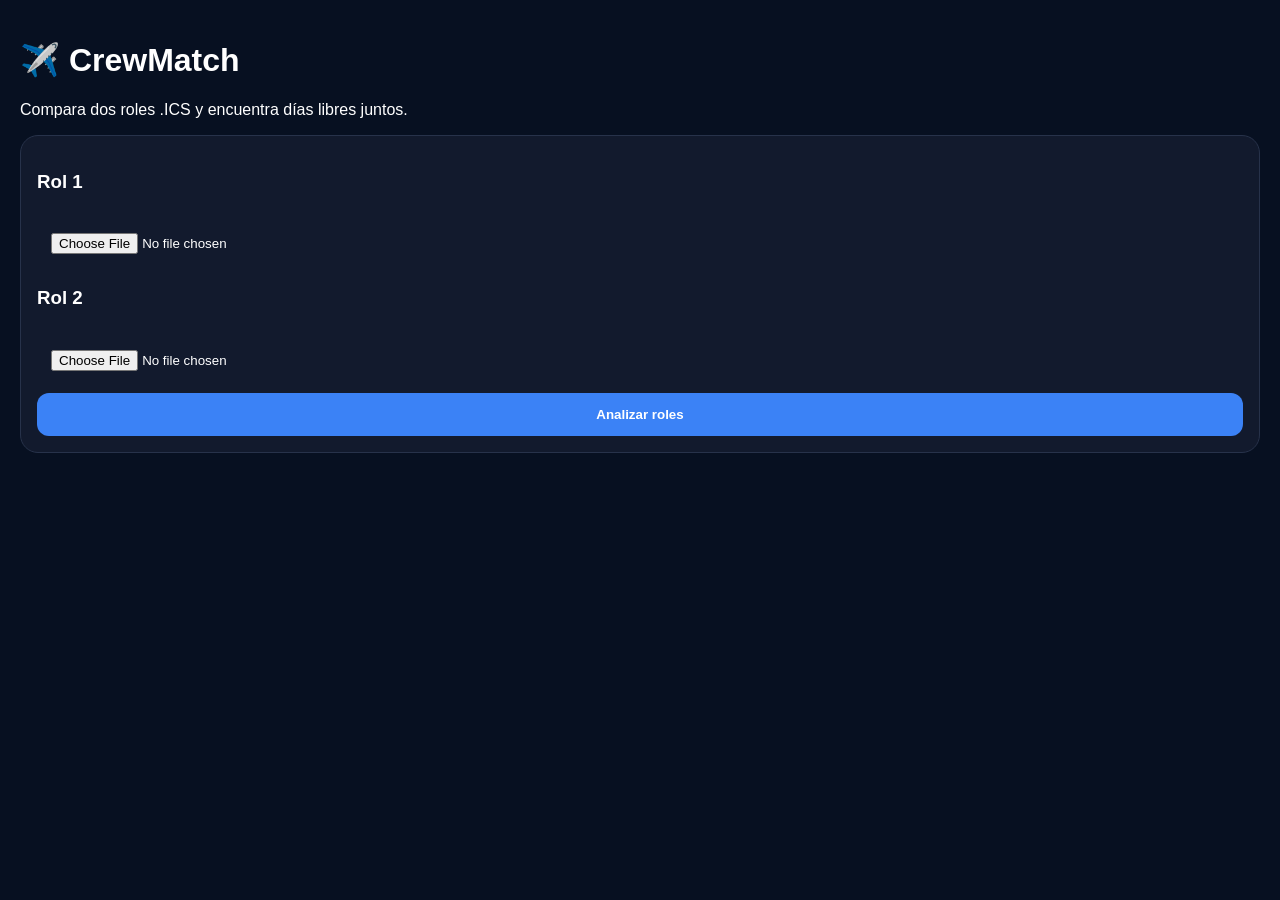
==== index.html @ 27f4b2fd "Fix formatting issues in index.html" ====
<!doctype html>
<html lang="es">
<head>
  <meta charset="utf-8">
  <meta name="viewport" content="width=device-width,initial-scale=1">
  <title>CrewMatch</title>
  <style>
    body{font-family:-apple-system,BlinkMacSystemFont,"Segoe UI",Arial;background:#071021;color:white;margin:0;padding:20px}
    .card{background:#121a2d;border:1px solid #27324a;border-radius:18px;padding:16px;margin:14px 0}
    input,button{width:100%;padding:14px;margin-top:8px;border-radius:12px;border:0}
    button{background:#3b82f6;color:white;font-weight:bold}
    .stat{background:#0b1224;border-radius:14px;padding:14px;margin:8px 0}
  </style>
</head>
<body>
  <h1>✈️ CrewMatch</h1>
  <p>Compara dos roles .ICS y encuentra días libres juntos.</p>

  <div class="card">
    <h3>Rol 1</h3>
    <input id="file1" type="file" accept=".ics">
    <h3>Rol 2</h3>
    <input id="file2" type="file" accept=".ics">
    <button onclick="analyze()">Analizar roles</button>
  </div>

  <div id="result"></div>

<script>
function readFile(id){
  return new Promise((resolve,reject)=>{
    const file=document.getElementById(id).files[0];
    if(!file) reject("Falta subir un archivo");
    const reader=new FileReader();
    reader.onload=()=>resolve(reader.result);
    reader.readAsText(file);
  });
}

function parseDaysOff(text){
  const events=[...text.matchAll(/BEGIN:VEVENT([\s\S]*?)END:VEVENT/g)];
  const days=[];
  events.forEach(e=>{
    const block=e[1];
    const summary=(block.match(/SUMMARY:(.*)/)||[])[1]||"";
    const date=(block.match(/DTSTART;VALUE=DATE:(\d{8})/)||[])[1];
    if(date && (summary.startsWith("DO") || summary.startsWith("DR"))){
      days.push(`${date.slice(0,4)}-${date.slice(4,6)}-${date.slice(6,8)}`);
    }
  });
  return days;
}

async function analyze(){
  try{
    const text1=await readFile("file1");
    const text2=await readFile("file2");

    const off1=parseDaysOff(text1);
    const off2=parseDaysOff(text2);

    const together=off1.filter(d=>off2.includes(d));

    document.getElementById("result").innerHTML=`
      <div class="card">
        <h2>Resultado</h2>
        <div class="stat"><b>${together.length}</b><br>Días libres juntos</div>
        <p>${together.length ? together.join("<br>") : "No se encontraron días libres juntos."}</p>
      </div>
    `;
  }catch(err){
    alert(err);
  }
}
</script>
</body>
</html>
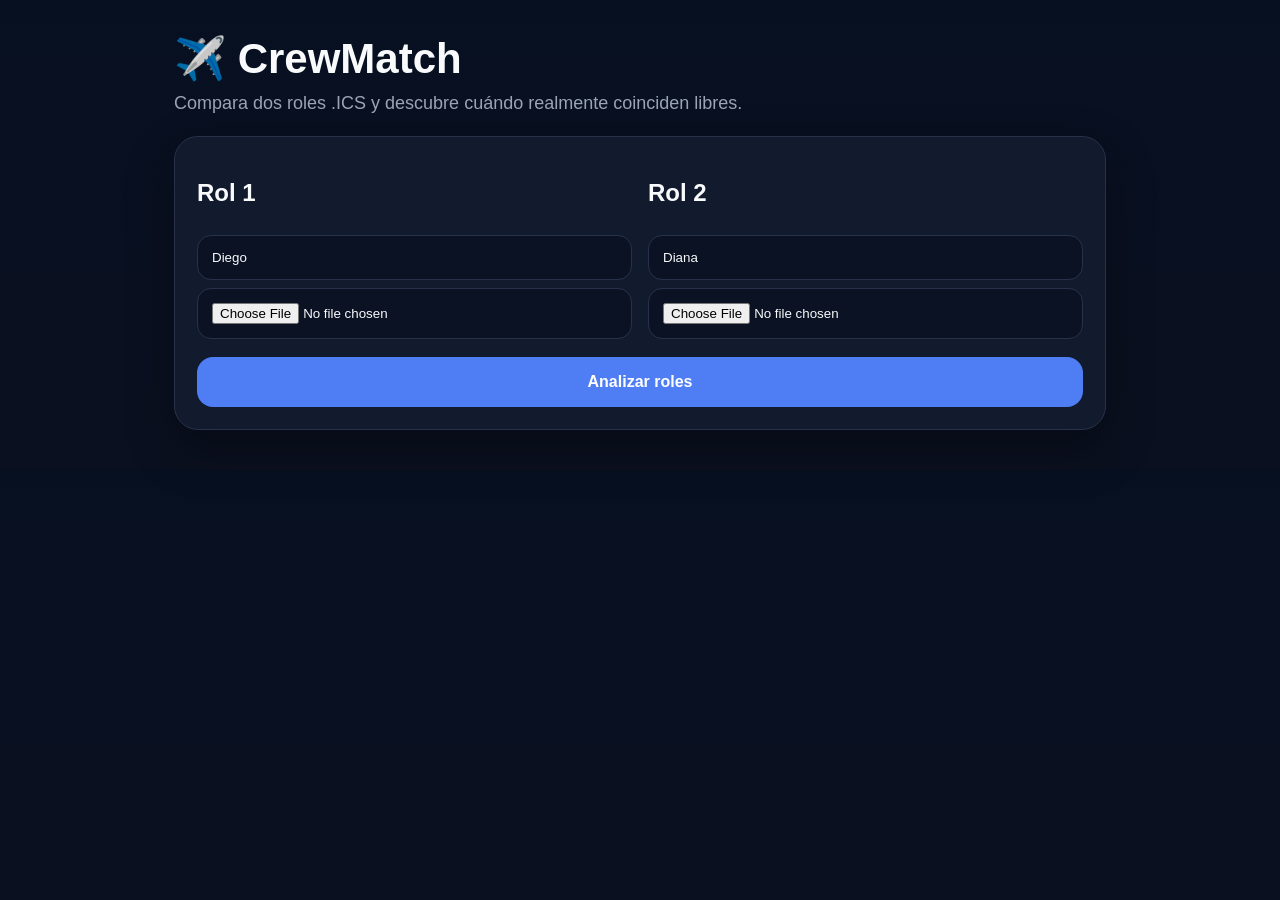
==== commit caa7f4eb: "Revamp CrewMatch HTML and styles for better UX Updated HTML structure and styles for CrewMatch appli" ====
--- a/index.html
+++ b/index.html
@@ -1,72 +1,276 @@
-
 <!doctype html>
 <html lang="es">
 <head>
-  <meta charset="utf-8">
-  <meta name="viewport" content="width=device-width,initial-scale=1">
-  <title>CrewMatch</title>
-  <style>
-    body{font-family:-apple-system,BlinkMacSystemFont,"Segoe UI",Arial;background:#071021;color:white;margin:0;padding:20px}
-    .card{background:#121a2d;border:1px solid #27324a;border-radius:18px;padding:16px;margin:14px 0}
-    input,button{width:100%;padding:14px;margin-top:8px;border-radius:12px;border:0}
-    button{background:#3b82f6;color:white;font-weight:bold}
-    .stat{background:#0b1224;border-radius:14px;padding:14px;margin:8px 0}
-  </style>
+<meta charset="utf-8">
+<meta name="viewport" content="width=device-width,initial-scale=1">
+<title>CrewMatch v1.1</title>
+<style>
+:root{
+  --bg:#071021;--card:#121a2d;--card2:#0b1224;--text:#f8fafc;
+  --muted:#9aa4b2;--line:#27324a;--blue:#4f7df3;--green:#22c55e;
+  --yellow:#f59e0b;--red:#ef4444;--purple:#a855f7;
+}
+*{box-sizing:border-box}
+body{margin:0;font-family:-apple-system,BlinkMacSystemFont,"Segoe UI",Arial,sans-serif;background:linear-gradient(180deg,#071021,#0b1020);color:var(--text)}
+.app{max-width:980px;margin:auto;padding:24px}
+h1{font-size:42px;margin:10px 0}
+.sub{color:var(--muted);font-size:18px;margin-bottom:22px}
+.card{background:var(--card);border:1px solid var(--line);border-radius:24px;padding:22px;margin:16px 0;box-shadow:0 20px 50px #0005}
+.grid{display:grid;grid-template-columns:1fr 1fr;gap:16px}
+input{width:100%;padding:14px;margin-top:8px;border-radius:14px;border:1px solid var(--line);background:var(--card2);color:var(--text)}
+button{width:100%;padding:16px;border:0;border-radius:16px;background:var(--blue);color:white;font-weight:800;font-size:16px;margin-top:18px}
+.stats{display:grid;grid-template-columns:repeat(4,1fr);gap:12px;margin:16px 0}
+.stat{background:var(--card2);border:1px solid var(--line);border-radius:20px;padding:18px}
+.stat b{font-size:28px;display:block}
+.stat span{color:var(--muted);font-size:13px}
+.calendar{display:grid;grid-template-columns:repeat(7,1fr);gap:8px}
+.day{min-height:96px;border:1px solid var(--line);border-radius:16px;padding:10px;background:var(--card2)}
+.day b{font-size:18px}
+.ok{border-color:var(--green);background:linear-gradient(#052e1a,#0b1224)}
+.mid{border-color:var(--yellow);background:linear-gradient(#3b2505,#0b1224)}
+.bad{border-color:var(--red);background:linear-gradient(#3b0a0a,#0b1224)}
+.tag{display:inline-block;margin-top:8px;padding:4px 8px;border-radius:999px;font-size:11px;font-weight:800;background:#1f2a44}
+.small{font-size:12px;color:var(--muted);margin-top:6px;line-height:1.35}
+table{width:100%;border-collapse:collapse;background:var(--card2);border-radius:18px;overflow:hidden}
+th,td{padding:10px;border-bottom:1px solid var(--line);font-size:13px;text-align:left;vertical-align:top}
+th{background:#18233d}
+@media(max-width:800px){.grid,.stats{grid-template-columns:1fr}.calendar{grid-template-columns:repeat(2,1fr)}}
+</style>
 </head>
 <body>
+<div class="app">
   <h1>✈️ CrewMatch</h1>
-  <p>Compara dos roles .ICS y encuentra días libres juntos.</p>
+  <div class="sub">Compara dos roles .ICS y descubre cuándo realmente coinciden libres.</div>
 
   <div class="card">
-    <h3>Rol 1</h3>
-    <input id="file1" type="file" accept=".ics">
-    <h3>Rol 2</h3>
-    <input id="file2" type="file" accept=".ics">
+    <div class="grid">
+      <div>
+        <h2>Rol 1</h2>
+        <input id="name1" value="Diego">
+        <input id="file1" type="file" accept=".ics,text/calendar">
+      </div>
+      <div>
+        <h2>Rol 2</h2>
+        <input id="name2" value="Diana">
+        <input id="file2" type="file" accept=".ics,text/calendar">
+      </div>
+    </div>
     <button onclick="analyze()">Analizar roles</button>
   </div>
 
-  <div id="result"></div>
+  <div id="out"></div>
+</div>
 
 <script>
+let rows=[];
+
+function unfoldICS(s){
+  return s.replace(/\r\n[ \t]/g,'').replace(/\n[ \t]/g,'');
+}
+
+function getLine(block,key){
+  const m=block.match(new RegExp(key+"(?:;[^:]*)?:(.*)"));
+  return m?m[1].trim():"";
+}
+
+function parseDate(v){
+  if(!v)return null;
+  v=v.replace("Z","");
+  if(v.length===8){
+    return new Date(+v.slice(0,4),+v.slice(4,6)-1,+v.slice(6,8),0,0);
+  }
+  return new Date(+v.slice(0,4),+v.slice(4,6)-1,+v.slice(6,8),+v.slice(9,11),+v.slice(11,13));
+}
+
+function parseICS(txt){
+  txt=unfoldICS(txt);
+  return [...txt.matchAll(/BEGIN:VEVENT([\s\S]*?)END:VEVENT/g)].map(m=>{
+    const block=m[1];
+    const summary=getLine(block,"SUMMARY");
+    const desc=getLine(block,"DESCRIPTION");
+    const start=parseDate(getLine(block,"DTSTART"));
+    const end=parseDate(getLine(block,"DTEND"));
+    let type="FLIGHT";
+    if(summary.startsWith("DO")||summary.startsWith("DR")) type="OFF";
+    else if(summary.startsWith("HSB")) type="STBY";
+    else if(summary==="B - LIM"||summary.startsWith("B ")) type="BLANK";
+    else if(summary.startsWith("Report time")) type="DUTY";
+    return {summary,desc,start,end,type};
+  }).filter(e=>e.start);
+}
+
+function busy(events){
+  let result=[];
+  for(const e of events){
+    if(e.type==="OFF"||e.type==="FLIGHT") continue;
+    let end=e.end;
+    if(!end||end<=e.start){
+      end=new Date(e.start);
+      if((e.summary+e.desc).includes("23:59")) end.setHours(23,59,0,0);
+      else end.setDate(end.getDate()+1);
+    }
+    result.push({...e,end});
+  }
+  result.sort((a,b)=>a.start-b.start);
+  let merged=[];
+  for(const x of result){
+    if(!merged.length||x.start>merged[merged.length-1].end) merged.push({...x});
+    else if(x.end>merged[merged.length-1].end) merged[merged.length-1].end=x.end;
+  }
+  return merged;
+}
+
 function readFile(id){
   return new Promise((resolve,reject)=>{
     const file=document.getElementById(id).files[0];
-    if(!file) reject("Falta subir un archivo");
+    if(!file) reject("Falta subir un archivo .ics");
     const reader=new FileReader();
     reader.onload=()=>resolve(reader.result);
     reader.readAsText(file);
   });
 }
 
-function parseDaysOff(text){
-  const events=[...text.matchAll(/BEGIN:VEVENT([\s\S]*?)END:VEVENT/g)];
-  const days=[];
-  events.forEach(e=>{
-    const block=e[1];
-    const summary=(block.match(/SUMMARY:(.*)/)||[])[1]||"";
-    const date=(block.match(/DTSTART;VALUE=DATE:(\d{8})/)||[])[1];
-    if(date && (summary.startsWith("DO") || summary.startsWith("DR"))){
-      days.push(`${date.slice(0,4)}-${date.slice(4,6)}-${date.slice(6,8)}`);
+function overlap(busy,a,b){
+  return busy.some(x=>x.start<b&&x.end>a);
+}
+
+function freeWindows(b1,b2,a,b){
+  let points=[+a,+b];
+  [...b1,...b2].forEach(x=>{
+    if(x.end>a&&x.start<b){
+      points.push(Math.max(+x.start,+a));
+      points.push(Math.min(+x.end,+b));
     }
   });
-  return days;
+  points=[...new Set(points)].sort((a,b)=>a-b).map(x=>new Date(x));
+  let wins=[];
+  for(let i=0;i<points.length-1;i++){
+    if(!overlap(b1,points[i],points[i+1])&&!overlap(b2,points[i],points[i+1])){
+      wins.push({s:points[i],e:points[i+1]});
+    }
+  }
+  return wins.filter(w=>w.e-w.s>=60*60000);
+}
+
+function hm(ms){
+  const h=Math.floor(ms/3600000);
+  const m=Math.round((ms%3600000)/60000);
+  return `${h}h ${m}m`;
+}
+
+function fmt(d){
+  return d.toLocaleString("es-PE",{day:"2-digit",month:"short",hour:"2-digit",minute:"2-digit",hour12:false});
+}
+
+function dutyText(busy,a,b){
+  return busy.filter(x=>x.start<b&&x.end>a)
+    .map(x=>x.summary.replace("Report time:","Rpt").replace("Debrief Time:","Deb"))
+    .join(" / ") || "Libre";
+}
+
+function bestStreak(rows){
+  let best=[],cur=[];
+  for(const r of rows){
+    if(r.kind==="full"){cur.push(r);if(cur.length>best.length)best=[...cur];}
+    else cur=[];
+  }
+  return best;
 }
 
 async function analyze(){
   try{
-    const text1=await readFile("file1");
-    const text2=await readFile("file2");
-
-    const off1=parseDaysOff(text1);
-    const off2=parseDaysOff(text2);
-
-    const together=off1.filter(d=>off2.includes(d));
-
-    document.getElementById("result").innerHTML=`
+    const [t1,t2]=await Promise.all([readFile("file1"),readFile("file2")]);
+    const n1=document.getElementById("name1").value||"Rol 1";
+    const n2=document.getElementById("name2").value||"Rol 2";
+
+    const e1=parseICS(t1), e2=parseICS(t2);
+    const b1=busy(e1), b2=busy(e2);
+
+    const dates=e1.concat(e2).map(e=>e.start);
+    const min=new Date(Math.min(...dates));
+    min.setDate(1);min.setHours(0,0,0,0);
+    const max=new Date(min.getFullYear(),min.getMonth()+1,1);
+
+    rows=[];
+    let total=0,nights=0;
+
+    for(let d=new Date(min);d<max;d.setDate(d.getDate()+1)){
+      const a=new Date(d);
+      const b=new Date(d);b.setDate(b.getDate()+1);
+
+      const wins=freeWindows(b1,b2,a,b);
+      const ms=wins.reduce((s,w)=>s+(w.e-w.s),0);
+      total+=ms;
+
+      const ns=new Date(a);ns.setHours(20,0,0,0);
+      const ne=new Date(a);ne.setDate(ne.getDate()+1);ne.setHours(8,0,0,0);
+      const nightMs=freeWindows(b1,b2,ns,ne).reduce((s,w)=>s+(w.e-w.s),0);
+      const night=nightMs>=5*3600000;
+      if(night)nights++;
+
+      let kind=ms>=23.5*3600000?"full":ms>=6*3600000?"good":ms>=2*3600000?"short":"hard";
+
+      rows.push({
+        date:a.toISOString().slice(0,10),
+        n:a.getDate(),
+        free:hm(ms),
+        ms,
+        night,
+        kind,
+        r1:dutyText(b1,a,b),
+        r2:dutyText(b2,a,b),
+        wins:wins.map(w=>`${fmt(w.s)} - ${fmt(w.e)}`).join(" | ")
+      });
+    }
+
+    const full=rows.filter(r=>r.kind==="full");
+    const good=rows.filter(r=>r.kind==="good");
+    const streak=bestStreak(rows);
+    const compatibility=Math.round(total/(max-min)*100);
+
+    document.getElementById("out").innerHTML=`
+      <div class="stats">
+        <div class="stat"><b>${compatibility}%</b><span>Couple Score</span></div>
+        <div class="stat"><b>${full.length}</b><span>Días libres juntos</span></div>
+        <div class="stat"><b>${nights}</b><span>Noches útiles</span></div>
+        <div class="stat"><b>${hm(total)}</b><span>Horas libres juntos</span></div>
+      </div>
+
       <div class="card">
-        <h2>Resultado</h2>
-        <div class="stat"><b>${together.length}</b><br>Días libres juntos</div>
-        <p>${together.length ? together.join("<br>") : "No se encontraron días libres juntos."}</p>
+        <h2>Resumen</h2>
+        <p><b>Días completos libres:</b><br>${full.map(r=>r.date).join("<br>")||"—"}</p>
+        <p><b>Buenas ventanas:</b><br>${good.map(r=>r.date+" · "+r.free).join("<br>")||"—"}</p>
+        <p><b>Mejor bloque:</b><br>${streak.length?streak[0].date+" al "+streak[streak.length-1].date:"—"}</p>
+        <p class="small">Los pernoctes se consideran ocupados desde reporte hasta debrief, incluso si cruzan de día.</p>
+      </div>
+
+      <div class="card">
+        <h2>Calendario</h2>
+        <div class="calendar">
+          ${rows.map(r=>`
+            <div class="day ${r.kind==="full"?"ok":r.kind==="good"?"mid":r.kind==="hard"?"bad":""}">
+              <b>${r.n}</b><br>
+              <span class="tag">${r.kind==="full"?"Libre juntos":r.kind==="good"?"Buena ventana":r.kind==="short"?"Corto":"Difícil"}</span>
+              <div class="small">${r.free}<br>${r.night?"🌙 Noche útil":"—"}</div>
+            </div>
+          `).join("")}
+        </div>
+      </div>
+
+      <div class="card">
+        <h2>Detalle diario</h2>
+        <table>
+          <tr><th>Fecha</th><th>${n1}</th><th>${n2}</th><th>Libre juntos</th><th>Ventanas</th></tr>
+          ${rows.map(r=>`
+            <tr>
+              <td>${r.date}</td>
+              <td>${r.r1}</td>
+              <td>${r.r2}</td>
+              <td>${r.free}</td>
+              <td>${r.wins||"—"}</td>
+            </tr>
+          `).join("")}
+        </table>
       </div>
     `;
   }catch(err){
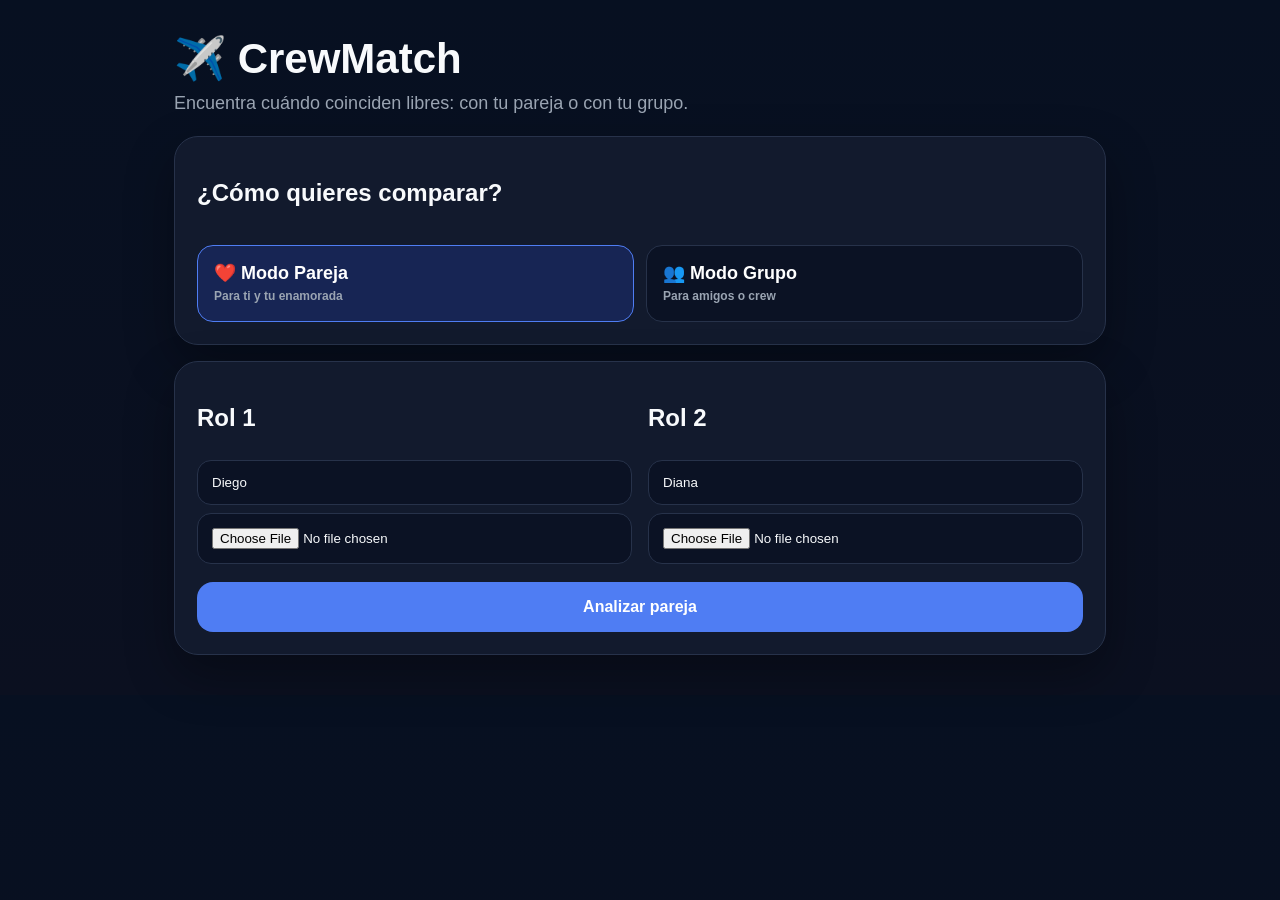
==== commit aff1f767: "Upgrade CrewMatch to version 1.2 Updated title and improved UI elements for better user experience." ====
--- a/index.html
+++ b/index.html
@@ -3,279 +3,162 @@
 <head>
 <meta charset="utf-8">
 <meta name="viewport" content="width=device-width,initial-scale=1">
-<title>CrewMatch v1.1</title>
+<title>CrewMatch v1.2</title>
 <style>
-:root{
-  --bg:#071021;--card:#121a2d;--card2:#0b1224;--text:#f8fafc;
-  --muted:#9aa4b2;--line:#27324a;--blue:#4f7df3;--green:#22c55e;
-  --yellow:#f59e0b;--red:#ef4444;--purple:#a855f7;
-}
-*{box-sizing:border-box}
-body{margin:0;font-family:-apple-system,BlinkMacSystemFont,"Segoe UI",Arial,sans-serif;background:linear-gradient(180deg,#071021,#0b1020);color:var(--text)}
-.app{max-width:980px;margin:auto;padding:24px}
-h1{font-size:42px;margin:10px 0}
-.sub{color:var(--muted);font-size:18px;margin-bottom:22px}
+:root{--bg:#071021;--card:#121a2d;--card2:#0b1224;--text:#f8fafc;--muted:#9aa4b2;--line:#27324a;--blue:#4f7df3;--green:#22c55e;--yellow:#f59e0b;--red:#ef4444;--purple:#a855f7}
+*{box-sizing:border-box}body{margin:0;font-family:-apple-system,BlinkMacSystemFont,"Segoe UI",Arial,sans-serif;background:linear-gradient(180deg,#071021,#0b1020);color:var(--text)}
+.app{max-width:980px;margin:auto;padding:24px}h1{font-size:42px;margin:10px 0}.sub{color:var(--muted);font-size:18px;margin-bottom:22px}
 .card{background:var(--card);border:1px solid var(--line);border-radius:24px;padding:22px;margin:16px 0;box-shadow:0 20px 50px #0005}
-.grid{display:grid;grid-template-columns:1fr 1fr;gap:16px}
-input{width:100%;padding:14px;margin-top:8px;border-radius:14px;border:1px solid var(--line);background:var(--card2);color:var(--text)}
+.mode{display:grid;grid-template-columns:1fr 1fr;gap:12px}.mode button{background:var(--card2);border:1px solid var(--line);text-align:left;font-size:18px}
+.mode button.active{border-color:var(--blue);background:#172554}
+.grid{display:grid;grid-template-columns:1fr 1fr;gap:16px}input{width:100%;padding:14px;margin-top:8px;border-radius:14px;border:1px solid var(--line);background:var(--card2);color:var(--text)}
 button{width:100%;padding:16px;border:0;border-radius:16px;background:var(--blue);color:white;font-weight:800;font-size:16px;margin-top:18px}
-.stats{display:grid;grid-template-columns:repeat(4,1fr);gap:12px;margin:16px 0}
-.stat{background:var(--card2);border:1px solid var(--line);border-radius:20px;padding:18px}
-.stat b{font-size:28px;display:block}
-.stat span{color:var(--muted);font-size:13px}
-.calendar{display:grid;grid-template-columns:repeat(7,1fr);gap:8px}
-.day{min-height:96px;border:1px solid var(--line);border-radius:16px;padding:10px;background:var(--card2)}
-.day b{font-size:18px}
-.ok{border-color:var(--green);background:linear-gradient(#052e1a,#0b1224)}
-.mid{border-color:var(--yellow);background:linear-gradient(#3b2505,#0b1224)}
-.bad{border-color:var(--red);background:linear-gradient(#3b0a0a,#0b1224)}
-.tag{display:inline-block;margin-top:8px;padding:4px 8px;border-radius:999px;font-size:11px;font-weight:800;background:#1f2a44}
-.small{font-size:12px;color:var(--muted);margin-top:6px;line-height:1.35}
-table{width:100%;border-collapse:collapse;background:var(--card2);border-radius:18px;overflow:hidden}
-th,td{padding:10px;border-bottom:1px solid var(--line);font-size:13px;text-align:left;vertical-align:top}
-th{background:#18233d}
-@media(max-width:800px){.grid,.stats{grid-template-columns:1fr}.calendar{grid-template-columns:repeat(2,1fr)}}
+.stats{display:grid;grid-template-columns:repeat(4,1fr);gap:12px;margin:16px 0}.stat{background:var(--card2);border:1px solid var(--line);border-radius:20px;padding:18px}.stat b{font-size:28px;display:block}.stat span{color:var(--muted);font-size:13px}
+.calendar{display:grid;grid-template-columns:repeat(7,1fr);gap:8px}.day{min-height:96px;border:1px solid var(--line);border-radius:16px;padding:10px;background:var(--card2)}.day b{font-size:18px}
+.ok{border-color:var(--green);background:linear-gradient(#052e1a,#0b1224)}.mid{border-color:var(--yellow);background:linear-gradient(#3b2505,#0b1224)}.bad{border-color:var(--red);background:linear-gradient(#3b0a0a,#0b1224)}
+.tag{display:inline-block;margin-top:8px;padding:4px 8px;border-radius:999px;font-size:11px;font-weight:800;background:#1f2a44}.small{font-size:12px;color:var(--muted);margin-top:6px;line-height:1.35}
+.person{background:var(--card2);border:1px solid var(--line);padding:14px;border-radius:16px;margin:10px 0}
+@media(max-width:800px){.grid,.stats,.mode{grid-template-columns:1fr}.calendar{grid-template-columns:repeat(2,1fr)}}
 </style>
 </head>
 <body>
 <div class="app">
-  <h1>✈️ CrewMatch</h1>
-  <div class="sub">Compara dos roles .ICS y descubre cuándo realmente coinciden libres.</div>
+<h1>✈️ CrewMatch</h1>
+<div class="sub">Encuentra cuándo coinciden libres: con tu pareja o con tu grupo.</div>
 
-  <div class="card">
-    <div class="grid">
-      <div>
-        <h2>Rol 1</h2>
-        <input id="name1" value="Diego">
-        <input id="file1" type="file" accept=".ics,text/calendar">
-      </div>
-      <div>
-        <h2>Rol 2</h2>
-        <input id="name2" value="Diana">
-        <input id="file2" type="file" accept=".ics,text/calendar">
-      </div>
-    </div>
-    <button onclick="analyze()">Analizar roles</button>
+<div class="card">
+  <h2>¿Cómo quieres comparar?</h2>
+  <div class="mode">
+    <button id="btnCouple" class="active" onclick="setMode('couple')">❤️ Modo Pareja<br><span class="small">Para ti y tu enamorada</span></button>
+    <button id="btnGroup" onclick="setMode('group')">👥 Modo Grupo<br><span class="small">Para amigos o crew</span></button>
   </div>
+</div>
 
-  <div id="out"></div>
+<div id="coupleBox" class="card">
+  <div class="grid">
+    <div><h2>Rol 1</h2><input id="name1" value="Diego"><input id="file1" type="file" accept=".ics,text/calendar"></div>
+    <div><h2>Rol 2</h2><input id="name2" value="Diana"><input id="file2" type="file" accept=".ics,text/calendar"></div>
+  </div>
+  <button onclick="analyzeCouple()">Analizar pareja</button>
+</div>
+
+<div id="groupBox" class="card" style="display:none">
+  <h2>Grupo / amigos</h2>
+  <p class="small">Versión inicial: sube varios roles .ics. Busca días donde todos estén libres.</p>
+  <input id="groupFiles" type="file" accept=".ics,text/calendar" multiple>
+  <button onclick="analyzeGroup()">Analizar grupo</button>
+</div>
+
+<div id="out"></div>
 </div>
 
 <script>
-let rows=[];
-
-function unfoldICS(s){
-  return s.replace(/\r\n[ \t]/g,'').replace(/\n[ \t]/g,'');
+let mode="couple";
+function setMode(m){
+  mode=m;
+  btnCouple.classList.toggle("active",m==="couple");
+  btnGroup.classList.toggle("active",m==="group");
+  coupleBox.style.display=m==="couple"?"block":"none";
+  groupBox.style.display=m==="group"?"block":"none";
+  out.innerHTML="";
 }
-
-function getLine(block,key){
-  const m=block.match(new RegExp(key+"(?:;[^:]*)?:(.*)"));
-  return m?m[1].trim():"";
+function unfoldICS(s){return s.replace(/\r\n[ \t]/g,'').replace(/\n[ \t]/g,'')}
+function getLine(block,key){const m=block.match(new RegExp(key+"(?:;[^:]*)?:(.*)"));return m?m[1].trim():""}
+function parseDate(v){if(!v)return null;v=v.replace("Z","");if(v.length===8)return new Date(+v.slice(0,4),+v.slice(4,6)-1,+v.slice(6,8),0,0);return new Date(+v.slice(0,4),+v.slice(4,6)-1,+v.slice(6,8),+v.slice(9,11),+v.slice(11,13))}
+function parseICS(txt){
+ txt=unfoldICS(txt);
+ return [...txt.matchAll(/BEGIN:VEVENT([\s\S]*?)END:VEVENT/g)].map(m=>{
+  const block=m[1],summary=getLine(block,"SUMMARY"),desc=getLine(block,"DESCRIPTION"),start=parseDate(getLine(block,"DTSTART")),end=parseDate(getLine(block,"DTEND"));
+  let type="FLIGHT";
+  if(summary.startsWith("DO")||summary.startsWith("DR"))type="OFF";
+  else if(summary.startsWith("HSB"))type="STBY";
+  else if(summary==="B - LIM"||summary.startsWith("B "))type="BLANK";
+  else if(summary.startsWith("Report time"))type="DUTY";
+  return{summary,desc,start,end,type};
+ }).filter(e=>e.start);
 }
-
-function parseDate(v){
-  if(!v)return null;
-  v=v.replace("Z","");
-  if(v.length===8){
-    return new Date(+v.slice(0,4),+v.slice(4,6)-1,+v.slice(6,8),0,0);
-  }
-  return new Date(+v.slice(0,4),+v.slice(4,6)-1,+v.slice(6,8),+v.slice(9,11),+v.slice(11,13));
+function busy(events){
+ let result=[];
+ for(const e of events){
+  if(e.type==="OFF"||e.type==="FLIGHT")continue;
+  let end=e.end;
+  if(!end||end<=e.start){end=new Date(e.start);if((e.summary+e.desc).includes("23:59"))end.setHours(23,59,0,0);else end.setDate(end.getDate()+1)}
+  result.push({...e,end});
+ }
+ result.sort((a,b)=>a.start-b.start);
+ let merged=[];
+ for(const x of result){if(!merged.length||x.start>merged[merged.length-1].end)merged.push({...x});else if(x.end>merged[merged.length-1].end)merged[merged.length-1].end=x.end}
+ return merged;
 }
-
-function parseICS(txt){
-  txt=unfoldICS(txt);
-  return [...txt.matchAll(/BEGIN:VEVENT([\s\S]*?)END:VEVENT/g)].map(m=>{
-    const block=m[1];
-    const summary=getLine(block,"SUMMARY");
-    const desc=getLine(block,"DESCRIPTION");
-    const start=parseDate(getLine(block,"DTSTART"));
-    const end=parseDate(getLine(block,"DTEND"));
-    let type="FLIGHT";
-    if(summary.startsWith("DO")||summary.startsWith("DR")) type="OFF";
-    else if(summary.startsWith("HSB")) type="STBY";
-    else if(summary==="B - LIM"||summary.startsWith("B ")) type="BLANK";
-    else if(summary.startsWith("Report time")) type="DUTY";
-    return {summary,desc,start,end,type};
-  }).filter(e=>e.start);
+function readFileInput(id){return new Promise((res,rej)=>{const f=document.getElementById(id).files[0];if(!f)rej("Falta subir un archivo .ics");const r=new FileReader();r.onload=()=>res(r.result);r.readAsText(f)})}
+function readFileObj(f){return new Promise(res=>{const r=new FileReader();r.onload=()=>res({name:f.name,text:r.result});r.readAsText(f)})}
+function overlap(busy,a,b){return busy.some(x=>x.start<b&&x.end>a)}
+function freeWindows(allBusy,a,b){
+ let points=[+a,+b];
+ allBusy.flat().forEach(x=>{if(x.end>a&&x.start<b){points.push(Math.max(+x.start,+a));points.push(Math.min(+x.end,+b))}});
+ points=[...new Set(points)].sort((a,b)=>a-b).map(x=>new Date(x));
+ let wins=[];
+ for(let i=0;i<points.length-1;i++){
+  if(allBusy.every(bb=>!overlap(bb,points[i],points[i+1])))wins.push({s:points[i],e:points[i+1]});
+ }
+ return wins.filter(w=>w.e-w.s>=60*60000);
 }
-
-function busy(events){
-  let result=[];
-  for(const e of events){
-    if(e.type==="OFF"||e.type==="FLIGHT") continue;
-    let end=e.end;
-    if(!end||end<=e.start){
-      end=new Date(e.start);
-      if((e.summary+e.desc).includes("23:59")) end.setHours(23,59,0,0);
-      else end.setDate(end.getDate()+1);
-    }
-    result.push({...e,end});
-  }
-  result.sort((a,b)=>a.start-b.start);
-  let merged=[];
-  for(const x of result){
-    if(!merged.length||x.start>merged[merged.length-1].end) merged.push({...x});
-    else if(x.end>merged[merged.length-1].end) merged[merged.length-1].end=x.end;
-  }
-  return merged;
+function hm(ms){const h=Math.floor(ms/3600000),m=Math.round((ms%3600000)/60000);return `${h}h ${m}m`}
+function fmt(d){return d.toLocaleString("es-PE",{day:"2-digit",month:"short",hour:"2-digit",minute:"2-digit",hour12:false})}
+function dateMonth(events){const dates=events.flat().map(e=>e.start);const min=new Date(Math.min(...dates));min.setDate(1);min.setHours(0,0,0,0);const max=new Date(min.getFullYear(),min.getMonth()+1,1);return{min,max}}
+function bestStreak(rows){let best=[],cur=[];for(const r of rows){if(r.kind==="full"){cur.push(r);if(cur.length>best.length)best=[...cur]}else cur=[]}return best}
+function render(rows,total,nights,title,extra=""){
+ const full=rows.filter(r=>r.kind==="full"),good=rows.filter(r=>r.kind==="good"),streak=bestStreak(rows);
+ const compatibility=Math.round(total/(rows.length*24*3600000)*100);
+ out.innerHTML=`
+ <div class="stats">
+  <div class="stat"><b>${compatibility}%</b><span>${title}</span></div>
+  <div class="stat"><b>${full.length}</b><span>Días full</span></div>
+  <div class="stat"><b>${nights}</b><span>Noches útiles</span></div>
+  <div class="stat"><b>${hm(total)}</b><span>Horas coincidentes</span></div>
+ </div>
+ <div class="card">
+  <h2>Resumen</h2>
+  ${extra}
+  <p><b>Días completos libres:</b><br>${full.map(r=>r.date).join("<br>")||"—"}</p>
+  <p><b>Buenas ventanas:</b><br>${good.map(r=>r.date+" · "+r.free).join("<br>")||"—"}</p>
+  <p><b>Mejor bloque:</b><br>${streak.length?streak[0].date+" al "+streak[streak.length-1].date:"—"}</p>
+ </div>
+ <div class="card"><h2>Calendario</h2><div class="calendar">
+ ${rows.map(r=>`<div class="day ${r.kind==="full"?"ok":r.kind==="good"?"mid":r.kind==="hard"?"bad":""}">
+ <b>${r.n}</b><br><span class="tag">${r.kind==="full"?"Libre":r.kind==="good"?"Buena ventana":r.kind==="short"?"Corto":"Difícil"}</span>
+ <div class="small">${r.free}<br>${r.night?"🌙 Noche útil":"—"}</div></div>`).join("")}
+ </div></div>`;
 }
-
-function readFile(id){
-  return new Promise((resolve,reject)=>{
-    const file=document.getElementById(id).files[0];
-    if(!file) reject("Falta subir un archivo .ics");
-    const reader=new FileReader();
-    reader.onload=()=>resolve(reader.result);
-    reader.readAsText(file);
-  });
+async function analyzeCouple(){
+ const [t1,t2]=await Promise.all([readFileInput("file1"),readFileInput("file2")]);
+ const e1=parseICS(t1),e2=parseICS(t2),b1=busy(e1),b2=busy(e2),{min,max}=dateMonth([e1,e2]);
+ let rows=[],total=0,nights=0;
+ for(let d=new Date(min);d<max;d.setDate(d.getDate()+1)){
+  const a=new Date(d),b=new Date(d);b.setDate(b.getDate()+1);
+  const wins=freeWindows([b1,b2],a,b),ms=wins.reduce((s,w)=>s+w.e-w.s,0);total+=ms;
+  const ns=new Date(a);ns.setHours(20,0,0,0);const ne=new Date(a);ne.setDate(ne.getDate()+1);ne.setHours(8,0,0,0);
+  const night=freeWindows([b1,b2],ns,ne).reduce((s,w)=>s+w.e-w.s,0)>=5*3600000;if(night)nights++;
+  const kind=ms>=23.5*3600000?"full":ms>=6*3600000?"good":ms>=2*3600000?"short":"hard";
+  rows.push({date:a.toISOString().slice(0,10),n:a.getDate(),free:hm(ms),ms,night,kind});
+ }
+ render(rows,total,nights,"Couple Score",`<p class="small">Modo Pareja ❤️</p>`);
 }
-
-function overlap(busy,a,b){
-  return busy.some(x=>x.start<b&&x.end>a);
-}
-
-function freeWindows(b1,b2,a,b){
-  let points=[+a,+b];
-  [...b1,...b2].forEach(x=>{
-    if(x.end>a&&x.start<b){
-      points.push(Math.max(+x.start,+a));
-      points.push(Math.min(+x.end,+b));
-    }
-  });
-  points=[...new Set(points)].sort((a,b)=>a-b).map(x=>new Date(x));
-  let wins=[];
-  for(let i=0;i<points.length-1;i++){
-    if(!overlap(b1,points[i],points[i+1])&&!overlap(b2,points[i],points[i+1])){
-      wins.push({s:points[i],e:points[i+1]});
-    }
-  }
-  return wins.filter(w=>w.e-w.s>=60*60000);
-}
-
-function hm(ms){
-  const h=Math.floor(ms/3600000);
-  const m=Math.round((ms%3600000)/60000);
-  return `${h}h ${m}m`;
-}
-
-function fmt(d){
-  return d.toLocaleString("es-PE",{day:"2-digit",month:"short",hour:"2-digit",minute:"2-digit",hour12:false});
-}
-
-function dutyText(busy,a,b){
-  return busy.filter(x=>x.start<b&&x.end>a)
-    .map(x=>x.summary.replace("Report time:","Rpt").replace("Debrief Time:","Deb"))
-    .join(" / ") || "Libre";
-}
-
-function bestStreak(rows){
-  let best=[],cur=[];
-  for(const r of rows){
-    if(r.kind==="full"){cur.push(r);if(cur.length>best.length)best=[...cur];}
-    else cur=[];
-  }
-  return best;
-}
-
-async function analyze(){
-  try{
-    const [t1,t2]=await Promise.all([readFile("file1"),readFile("file2")]);
-    const n1=document.getElementById("name1").value||"Rol 1";
-    const n2=document.getElementById("name2").value||"Rol 2";
-
-    const e1=parseICS(t1), e2=parseICS(t2);
-    const b1=busy(e1), b2=busy(e2);
-
-    const dates=e1.concat(e2).map(e=>e.start);
-    const min=new Date(Math.min(...dates));
-    min.setDate(1);min.setHours(0,0,0,0);
-    const max=new Date(min.getFullYear(),min.getMonth()+1,1);
-
-    rows=[];
-    let total=0,nights=0;
-
-    for(let d=new Date(min);d<max;d.setDate(d.getDate()+1)){
-      const a=new Date(d);
-      const b=new Date(d);b.setDate(b.getDate()+1);
-
-      const wins=freeWindows(b1,b2,a,b);
-      const ms=wins.reduce((s,w)=>s+(w.e-w.s),0);
-      total+=ms;
-
-      const ns=new Date(a);ns.setHours(20,0,0,0);
-      const ne=new Date(a);ne.setDate(ne.getDate()+1);ne.setHours(8,0,0,0);
-      const nightMs=freeWindows(b1,b2,ns,ne).reduce((s,w)=>s+(w.e-w.s),0);
-      const night=nightMs>=5*3600000;
-      if(night)nights++;
-
-      let kind=ms>=23.5*3600000?"full":ms>=6*3600000?"good":ms>=2*3600000?"short":"hard";
-
-      rows.push({
-        date:a.toISOString().slice(0,10),
-        n:a.getDate(),
-        free:hm(ms),
-        ms,
-        night,
-        kind,
-        r1:dutyText(b1,a,b),
-        r2:dutyText(b2,a,b),
-        wins:wins.map(w=>`${fmt(w.s)} - ${fmt(w.e)}`).join(" | ")
-      });
-    }
-
-    const full=rows.filter(r=>r.kind==="full");
-    const good=rows.filter(r=>r.kind==="good");
-    const streak=bestStreak(rows);
-    const compatibility=Math.round(total/(max-min)*100);
-
-    document.getElementById("out").innerHTML=`
-      <div class="stats">
-        <div class="stat"><b>${compatibility}%</b><span>Couple Score</span></div>
-        <div class="stat"><b>${full.length}</b><span>Días libres juntos</span></div>
-        <div class="stat"><b>${nights}</b><span>Noches útiles</span></div>
-        <div class="stat"><b>${hm(total)}</b><span>Horas libres juntos</span></div>
-      </div>
-
-      <div class="card">
-        <h2>Resumen</h2>
-        <p><b>Días completos libres:</b><br>${full.map(r=>r.date).join("<br>")||"—"}</p>
-        <p><b>Buenas ventanas:</b><br>${good.map(r=>r.date+" · "+r.free).join("<br>")||"—"}</p>
-        <p><b>Mejor bloque:</b><br>${streak.length?streak[0].date+" al "+streak[streak.length-1].date:"—"}</p>
-        <p class="small">Los pernoctes se consideran ocupados desde reporte hasta debrief, incluso si cruzan de día.</p>
-      </div>
-
-      <div class="card">
-        <h2>Calendario</h2>
-        <div class="calendar">
-          ${rows.map(r=>`
-            <div class="day ${r.kind==="full"?"ok":r.kind==="good"?"mid":r.kind==="hard"?"bad":""}">
-              <b>${r.n}</b><br>
-              <span class="tag">${r.kind==="full"?"Libre juntos":r.kind==="good"?"Buena ventana":r.kind==="short"?"Corto":"Difícil"}</span>
-              <div class="small">${r.free}<br>${r.night?"🌙 Noche útil":"—"}</div>
-            </div>
-          `).join("")}
-        </div>
-      </div>
-
-      <div class="card">
-        <h2>Detalle diario</h2>
-        <table>
-          <tr><th>Fecha</th><th>${n1}</th><th>${n2}</th><th>Libre juntos</th><th>Ventanas</th></tr>
-          ${rows.map(r=>`
-            <tr>
-              <td>${r.date}</td>
-              <td>${r.r1}</td>
-              <td>${r.r2}</td>
-              <td>${r.free}</td>
-              <td>${r.wins||"—"}</td>
-            </tr>
-          `).join("")}
-        </table>
-      </div>
-    `;
-  }catch(err){
-    alert(err);
-  }
+async function analyzeGroup(){
+ const files=[...document.getElementById("groupFiles").files];
+ if(files.length<2){alert("Sube al menos 2 roles .ics");return}
+ const loaded=await Promise.all(files.map(readFileObj));
+ const events=loaded.map(x=>parseICS(x.text)), busies=events.map(busy), {min,max}=dateMonth(events);
+ let rows=[],total=0,nights=0;
+ for(let d=new Date(min);d<max;d.setDate(d.getDate()+1)){
+  const a=new Date(d),b=new Date(d);b.setDate(b.getDate()+1);
+  const wins=freeWindows(busies,a,b),ms=wins.reduce((s,w)=>s+w.e-w.s,0);total+=ms;
+  const ns=new Date(a);ns.setHours(20,0,0,0);const ne=new Date(a);ne.setDate(ne.getDate()+1);ne.setHours(8,0,0,0);
+  const night=freeWindows(busies,ns,ne).reduce((s,w)=>s+w.e-w.s,0)>=5*3600000;if(night)nights++;
+  const kind=ms>=23.5*3600000?"full":ms>=6*3600000?"good":ms>=2*3600000?"short":"hard";
+  rows.push({date:a.toISOString().slice(0,10),n:a.getDate(),free:hm(ms),ms,night,kind});
+ }
+ render(rows,total,nights,"Group Score",`<p><b>Integrantes:</b> ${files.length}</p><p class="small">Modo Grupo 👥: calcula cuándo todos coinciden libres.</p>`);
 }
 </script>
 </body>
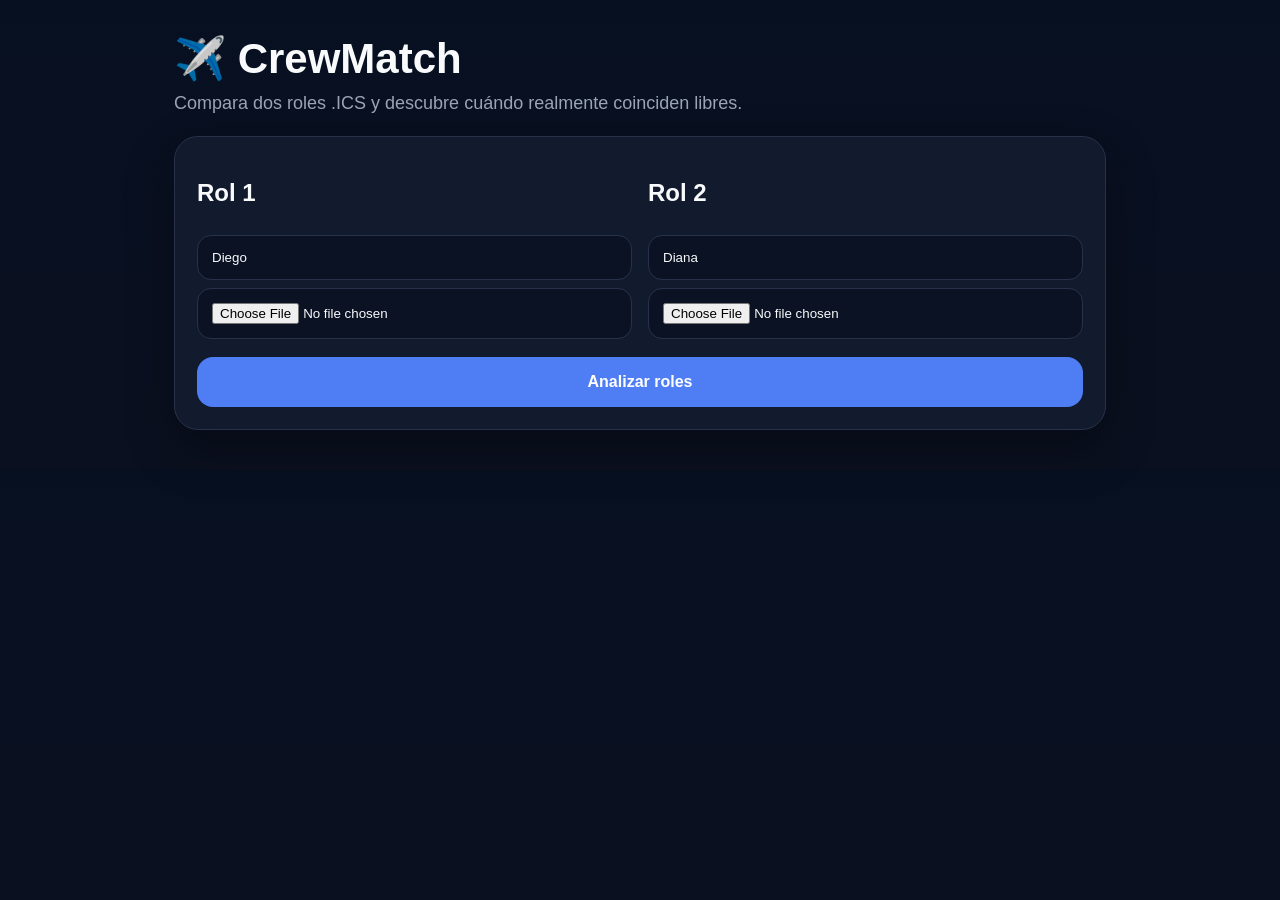
==== commit 4e2d8d1b: "Update CrewMatch title and description" ====
--- a/index.html
+++ b/index.html
@@ -3,162 +3,279 @@
 <head>
 <meta charset="utf-8">
 <meta name="viewport" content="width=device-width,initial-scale=1">
-<title>CrewMatch v1.2</title>
+<title>CrewMatch v1.1</title>
 <style>
-:root{--bg:#071021;--card:#121a2d;--card2:#0b1224;--text:#f8fafc;--muted:#9aa4b2;--line:#27324a;--blue:#4f7df3;--green:#22c55e;--yellow:#f59e0b;--red:#ef4444;--purple:#a855f7}
-*{box-sizing:border-box}body{margin:0;font-family:-apple-system,BlinkMacSystemFont,"Segoe UI",Arial,sans-serif;background:linear-gradient(180deg,#071021,#0b1020);color:var(--text)}
-.app{max-width:980px;margin:auto;padding:24px}h1{font-size:42px;margin:10px 0}.sub{color:var(--muted);font-size:18px;margin-bottom:22px}
+:root{
+  --bg:#071021;--card:#121a2d;--card2:#0b1224;--text:#f8fafc;
+  --muted:#9aa4b2;--line:#27324a;--blue:#4f7df3;--green:#22c55e;
+  --yellow:#f59e0b;--red:#ef4444;--purple:#a855f7;
+}
+*{box-sizing:border-box}
+body{margin:0;font-family:-apple-system,BlinkMacSystemFont,"Segoe UI",Arial,sans-serif;background:linear-gradient(180deg,#071021,#0b1020);color:var(--text)}
+.app{max-width:980px;margin:auto;padding:24px}
+h1{font-size:42px;margin:10px 0}
+.sub{color:var(--muted);font-size:18px;margin-bottom:22px}
 .card{background:var(--card);border:1px solid var(--line);border-radius:24px;padding:22px;margin:16px 0;box-shadow:0 20px 50px #0005}
-.mode{display:grid;grid-template-columns:1fr 1fr;gap:12px}.mode button{background:var(--card2);border:1px solid var(--line);text-align:left;font-size:18px}
-.mode button.active{border-color:var(--blue);background:#172554}
-.grid{display:grid;grid-template-columns:1fr 1fr;gap:16px}input{width:100%;padding:14px;margin-top:8px;border-radius:14px;border:1px solid var(--line);background:var(--card2);color:var(--text)}
+.grid{display:grid;grid-template-columns:1fr 1fr;gap:16px}
+input{width:100%;padding:14px;margin-top:8px;border-radius:14px;border:1px solid var(--line);background:var(--card2);color:var(--text)}
 button{width:100%;padding:16px;border:0;border-radius:16px;background:var(--blue);color:white;font-weight:800;font-size:16px;margin-top:18px}
-.stats{display:grid;grid-template-columns:repeat(4,1fr);gap:12px;margin:16px 0}.stat{background:var(--card2);border:1px solid var(--line);border-radius:20px;padding:18px}.stat b{font-size:28px;display:block}.stat span{color:var(--muted);font-size:13px}
-.calendar{display:grid;grid-template-columns:repeat(7,1fr);gap:8px}.day{min-height:96px;border:1px solid var(--line);border-radius:16px;padding:10px;background:var(--card2)}.day b{font-size:18px}
-.ok{border-color:var(--green);background:linear-gradient(#052e1a,#0b1224)}.mid{border-color:var(--yellow);background:linear-gradient(#3b2505,#0b1224)}.bad{border-color:var(--red);background:linear-gradient(#3b0a0a,#0b1224)}
-.tag{display:inline-block;margin-top:8px;padding:4px 8px;border-radius:999px;font-size:11px;font-weight:800;background:#1f2a44}.small{font-size:12px;color:var(--muted);margin-top:6px;line-height:1.35}
-.person{background:var(--card2);border:1px solid var(--line);padding:14px;border-radius:16px;margin:10px 0}
-@media(max-width:800px){.grid,.stats,.mode{grid-template-columns:1fr}.calendar{grid-template-columns:repeat(2,1fr)}}
+.stats{display:grid;grid-template-columns:repeat(4,1fr);gap:12px;margin:16px 0}
+.stat{background:var(--card2);border:1px solid var(--line);border-radius:20px;padding:18px}
+.stat b{font-size:28px;display:block}
+.stat span{color:var(--muted);font-size:13px}
+.calendar{display:grid;grid-template-columns:repeat(7,1fr);gap:8px}
+.day{min-height:96px;border:1px solid var(--line);border-radius:16px;padding:10px;background:var(--card2)}
+.day b{font-size:18px}
+.ok{border-color:var(--green);background:linear-gradient(#052e1a,#0b1224)}
+.mid{border-color:var(--yellow);background:linear-gradient(#3b2505,#0b1224)}
+.bad{border-color:var(--red);background:linear-gradient(#3b0a0a,#0b1224)}
+.tag{display:inline-block;margin-top:8px;padding:4px 8px;border-radius:999px;font-size:11px;font-weight:800;background:#1f2a44}
+.small{font-size:12px;color:var(--muted);margin-top:6px;line-height:1.35}
+table{width:100%;border-collapse:collapse;background:var(--card2);border-radius:18px;overflow:hidden}
+th,td{padding:10px;border-bottom:1px solid var(--line);font-size:13px;text-align:left;vertical-align:top}
+th{background:#18233d}
+@media(max-width:800px){.grid,.stats{grid-template-columns:1fr}.calendar{grid-template-columns:repeat(2,1fr)}}
 </style>
 </head>
 <body>
 <div class="app">
-<h1>✈️ CrewMatch</h1>
-<div class="sub">Encuentra cuándo coinciden libres: con tu pareja o con tu grupo.</div>
-
-<div class="card">
-  <h2>¿Cómo quieres comparar?</h2>
-  <div class="mode">
-    <button id="btnCouple" class="active" onclick="setMode('couple')">❤️ Modo Pareja<br><span class="small">Para ti y tu enamorada</span></button>
-    <button id="btnGroup" onclick="setMode('group')">👥 Modo Grupo<br><span class="small">Para amigos o crew</span></button>
+  <h1>✈️ CrewMatch</h1>
+  <div class="sub">Compara dos roles .ICS y descubre cuándo realmente coinciden libres.</div>
+
+  <div class="card">
+    <div class="grid">
+      <div>
+        <h2>Rol 1</h2>
+        <input id="name1" value="Diego">
+        <input id="file1" type="file" accept=".ics,text/calendar">
+      </div>
+      <div>
+        <h2>Rol 2</h2>
+        <input id="name2" value="Diana">
+        <input id="file2" type="file" accept=".ics,text/calendar">
+      </div>
+    </div>
+    <button onclick="analyze()">Analizar roles</button>
   </div>
+
+  <div id="out"></div>
 </div>
 
-<div id="coupleBox" class="card">
-  <div class="grid">
-    <div><h2>Rol 1</h2><input id="name1" value="Diego"><input id="file1" type="file" accept=".ics,text/calendar"></div>
-    <div><h2>Rol 2</h2><input id="name2" value="Diana"><input id="file2" type="file" accept=".ics,text/calendar"></div>
-  </div>
-  <button onclick="analyzeCouple()">Analizar pareja</button>
-</div>
-
-<div id="groupBox" class="card" style="display:none">
-  <h2>Grupo / amigos</h2>
-  <p class="small">Versión inicial: sube varios roles .ics. Busca días donde todos estén libres.</p>
-  <input id="groupFiles" type="file" accept=".ics,text/calendar" multiple>
-  <button onclick="analyzeGroup()">Analizar grupo</button>
-</div>
-
-<div id="out"></div>
-</div>
-
 <script>
-let mode="couple";
-function setMode(m){
-  mode=m;
-  btnCouple.classList.toggle("active",m==="couple");
-  btnGroup.classList.toggle("active",m==="group");
-  coupleBox.style.display=m==="couple"?"block":"none";
-  groupBox.style.display=m==="group"?"block":"none";
-  out.innerHTML="";
-}
-function unfoldICS(s){return s.replace(/\r\n[ \t]/g,'').replace(/\n[ \t]/g,'')}
-function getLine(block,key){const m=block.match(new RegExp(key+"(?:;[^:]*)?:(.*)"));return m?m[1].trim():""}
-function parseDate(v){if(!v)return null;v=v.replace("Z","");if(v.length===8)return new Date(+v.slice(0,4),+v.slice(4,6)-1,+v.slice(6,8),0,0);return new Date(+v.slice(0,4),+v.slice(4,6)-1,+v.slice(6,8),+v.slice(9,11),+v.slice(11,13))}
+let rows=[];
+
+function unfoldICS(s){
+  return s.replace(/\r\n[ \t]/g,'').replace(/\n[ \t]/g,'');
+}
+
+function getLine(block,key){
+  const m=block.match(new RegExp(key+"(?:;[^:]*)?:(.*)"));
+  return m?m[1].trim():"";
+}
+
+function parseDate(v){
+  if(!v)return null;
+  v=v.replace("Z","");
+  if(v.length===8){
+    return new Date(+v.slice(0,4),+v.slice(4,6)-1,+v.slice(6,8),0,0);
+  }
+  return new Date(+v.slice(0,4),+v.slice(4,6)-1,+v.slice(6,8),+v.slice(9,11),+v.slice(11,13));
+}
+
 function parseICS(txt){
- txt=unfoldICS(txt);
- return [...txt.matchAll(/BEGIN:VEVENT([\s\S]*?)END:VEVENT/g)].map(m=>{
-  const block=m[1],summary=getLine(block,"SUMMARY"),desc=getLine(block,"DESCRIPTION"),start=parseDate(getLine(block,"DTSTART")),end=parseDate(getLine(block,"DTEND"));
-  let type="FLIGHT";
-  if(summary.startsWith("DO")||summary.startsWith("DR"))type="OFF";
-  else if(summary.startsWith("HSB"))type="STBY";
-  else if(summary==="B - LIM"||summary.startsWith("B "))type="BLANK";
-  else if(summary.startsWith("Report time"))type="DUTY";
-  return{summary,desc,start,end,type};
- }).filter(e=>e.start);
-}
+  txt=unfoldICS(txt);
+  return [...txt.matchAll(/BEGIN:VEVENT([\s\S]*?)END:VEVENT/g)].map(m=>{
+    const block=m[1];
+    const summary=getLine(block,"SUMMARY");
+    const desc=getLine(block,"DESCRIPTION");
+    const start=parseDate(getLine(block,"DTSTART"));
+    const end=parseDate(getLine(block,"DTEND"));
+    let type="FLIGHT";
+    if(summary.startsWith("DO")||summary.startsWith("DR")) type="OFF";
+    else if(summary.startsWith("HSB")) type="STBY";
+    else if(summary==="B - LIM"||summary.startsWith("B ")) type="BLANK";
+    else if(summary.startsWith("Report time")) type="DUTY";
+    return {summary,desc,start,end,type};
+  }).filter(e=>e.start);
+}
+
 function busy(events){
- let result=[];
- for(const e of events){
-  if(e.type==="OFF"||e.type==="FLIGHT")continue;
-  let end=e.end;
-  if(!end||end<=e.start){end=new Date(e.start);if((e.summary+e.desc).includes("23:59"))end.setHours(23,59,0,0);else end.setDate(end.getDate()+1)}
-  result.push({...e,end});
- }
- result.sort((a,b)=>a.start-b.start);
- let merged=[];
- for(const x of result){if(!merged.length||x.start>merged[merged.length-1].end)merged.push({...x});else if(x.end>merged[merged.length-1].end)merged[merged.length-1].end=x.end}
- return merged;
-}
-function readFileInput(id){return new Promise((res,rej)=>{const f=document.getElementById(id).files[0];if(!f)rej("Falta subir un archivo .ics");const r=new FileReader();r.onload=()=>res(r.result);r.readAsText(f)})}
-function readFileObj(f){return new Promise(res=>{const r=new FileReader();r.onload=()=>res({name:f.name,text:r.result});r.readAsText(f)})}
-function overlap(busy,a,b){return busy.some(x=>x.start<b&&x.end>a)}
-function freeWindows(allBusy,a,b){
- let points=[+a,+b];
- allBusy.flat().forEach(x=>{if(x.end>a&&x.start<b){points.push(Math.max(+x.start,+a));points.push(Math.min(+x.end,+b))}});
- points=[...new Set(points)].sort((a,b)=>a-b).map(x=>new Date(x));
- let wins=[];
- for(let i=0;i<points.length-1;i++){
-  if(allBusy.every(bb=>!overlap(bb,points[i],points[i+1])))wins.push({s:points[i],e:points[i+1]});
- }
- return wins.filter(w=>w.e-w.s>=60*60000);
-}
-function hm(ms){const h=Math.floor(ms/3600000),m=Math.round((ms%3600000)/60000);return `${h}h ${m}m`}
-function fmt(d){return d.toLocaleString("es-PE",{day:"2-digit",month:"short",hour:"2-digit",minute:"2-digit",hour12:false})}
-function dateMonth(events){const dates=events.flat().map(e=>e.start);const min=new Date(Math.min(...dates));min.setDate(1);min.setHours(0,0,0,0);const max=new Date(min.getFullYear(),min.getMonth()+1,1);return{min,max}}
-function bestStreak(rows){let best=[],cur=[];for(const r of rows){if(r.kind==="full"){cur.push(r);if(cur.length>best.length)best=[...cur]}else cur=[]}return best}
-function render(rows,total,nights,title,extra=""){
- const full=rows.filter(r=>r.kind==="full"),good=rows.filter(r=>r.kind==="good"),streak=bestStreak(rows);
- const compatibility=Math.round(total/(rows.length*24*3600000)*100);
- out.innerHTML=`
- <div class="stats">
-  <div class="stat"><b>${compatibility}%</b><span>${title}</span></div>
-  <div class="stat"><b>${full.length}</b><span>Días full</span></div>
-  <div class="stat"><b>${nights}</b><span>Noches útiles</span></div>
-  <div class="stat"><b>${hm(total)}</b><span>Horas coincidentes</span></div>
- </div>
- <div class="card">
-  <h2>Resumen</h2>
-  ${extra}
-  <p><b>Días completos libres:</b><br>${full.map(r=>r.date).join("<br>")||"—"}</p>
-  <p><b>Buenas ventanas:</b><br>${good.map(r=>r.date+" · "+r.free).join("<br>")||"—"}</p>
-  <p><b>Mejor bloque:</b><br>${streak.length?streak[0].date+" al "+streak[streak.length-1].date:"—"}</p>
- </div>
- <div class="card"><h2>Calendario</h2><div class="calendar">
- ${rows.map(r=>`<div class="day ${r.kind==="full"?"ok":r.kind==="good"?"mid":r.kind==="hard"?"bad":""}">
- <b>${r.n}</b><br><span class="tag">${r.kind==="full"?"Libre":r.kind==="good"?"Buena ventana":r.kind==="short"?"Corto":"Difícil"}</span>
- <div class="small">${r.free}<br>${r.night?"🌙 Noche útil":"—"}</div></div>`).join("")}
- </div></div>`;
-}
-async function analyzeCouple(){
- const [t1,t2]=await Promise.all([readFileInput("file1"),readFileInput("file2")]);
- const e1=parseICS(t1),e2=parseICS(t2),b1=busy(e1),b2=busy(e2),{min,max}=dateMonth([e1,e2]);
- let rows=[],total=0,nights=0;
- for(let d=new Date(min);d<max;d.setDate(d.getDate()+1)){
-  const a=new Date(d),b=new Date(d);b.setDate(b.getDate()+1);
-  const wins=freeWindows([b1,b2],a,b),ms=wins.reduce((s,w)=>s+w.e-w.s,0);total+=ms;
-  const ns=new Date(a);ns.setHours(20,0,0,0);const ne=new Date(a);ne.setDate(ne.getDate()+1);ne.setHours(8,0,0,0);
-  const night=freeWindows([b1,b2],ns,ne).reduce((s,w)=>s+w.e-w.s,0)>=5*3600000;if(night)nights++;
-  const kind=ms>=23.5*3600000?"full":ms>=6*3600000?"good":ms>=2*3600000?"short":"hard";
-  rows.push({date:a.toISOString().slice(0,10),n:a.getDate(),free:hm(ms),ms,night,kind});
- }
- render(rows,total,nights,"Couple Score",`<p class="small">Modo Pareja ❤️</p>`);
-}
-async function analyzeGroup(){
- const files=[...document.getElementById("groupFiles").files];
- if(files.length<2){alert("Sube al menos 2 roles .ics");return}
- const loaded=await Promise.all(files.map(readFileObj));
- const events=loaded.map(x=>parseICS(x.text)), busies=events.map(busy), {min,max}=dateMonth(events);
- let rows=[],total=0,nights=0;
- for(let d=new Date(min);d<max;d.setDate(d.getDate()+1)){
-  const a=new Date(d),b=new Date(d);b.setDate(b.getDate()+1);
-  const wins=freeWindows(busies,a,b),ms=wins.reduce((s,w)=>s+w.e-w.s,0);total+=ms;
-  const ns=new Date(a);ns.setHours(20,0,0,0);const ne=new Date(a);ne.setDate(ne.getDate()+1);ne.setHours(8,0,0,0);
-  const night=freeWindows(busies,ns,ne).reduce((s,w)=>s+w.e-w.s,0)>=5*3600000;if(night)nights++;
-  const kind=ms>=23.5*3600000?"full":ms>=6*3600000?"good":ms>=2*3600000?"short":"hard";
-  rows.push({date:a.toISOString().slice(0,10),n:a.getDate(),free:hm(ms),ms,night,kind});
- }
- render(rows,total,nights,"Group Score",`<p><b>Integrantes:</b> ${files.length}</p><p class="small">Modo Grupo 👥: calcula cuándo todos coinciden libres.</p>`);
+  let result=[];
+  for(const e of events){
+    if(e.type==="OFF"||e.type==="FLIGHT") continue;
+    let end=e.end;
+    if(!end||end<=e.start){
+      end=new Date(e.start);
+      if((e.summary+e.desc).includes("23:59")) end.setHours(23,59,0,0);
+      else end.setDate(end.getDate()+1);
+    }
+    result.push({...e,end});
+  }
+  result.sort((a,b)=>a.start-b.start);
+  let merged=[];
+  for(const x of result){
+    if(!merged.length||x.start>merged[merged.length-1].end) merged.push({...x});
+    else if(x.end>merged[merged.length-1].end) merged[merged.length-1].end=x.end;
+  }
+  return merged;
+}
+
+function readFile(id){
+  return new Promise((resolve,reject)=>{
+    const file=document.getElementById(id).files[0];
+    if(!file) reject("Falta subir un archivo .ics");
+    const reader=new FileReader();
+    reader.onload=()=>resolve(reader.result);
+    reader.readAsText(file);
+  });
+}
+
+function overlap(busy,a,b){
+  return busy.some(x=>x.start<b&&x.end>a);
+}
+
+function freeWindows(b1,b2,a,b){
+  let points=[+a,+b];
+  [...b1,...b2].forEach(x=>{
+    if(x.end>a&&x.start<b){
+      points.push(Math.max(+x.start,+a));
+      points.push(Math.min(+x.end,+b));
+    }
+  });
+  points=[...new Set(points)].sort((a,b)=>a-b).map(x=>new Date(x));
+  let wins=[];
+  for(let i=0;i<points.length-1;i++){
+    if(!overlap(b1,points[i],points[i+1])&&!overlap(b2,points[i],points[i+1])){
+      wins.push({s:points[i],e:points[i+1]});
+    }
+  }
+  return wins.filter(w=>w.e-w.s>=60*60000);
+}
+
+function hm(ms){
+  const h=Math.floor(ms/3600000);
+  const m=Math.round((ms%3600000)/60000);
+  return `${h}h ${m}m`;
+}
+
+function fmt(d){
+  return d.toLocaleString("es-PE",{day:"2-digit",month:"short",hour:"2-digit",minute:"2-digit",hour12:false});
+}
+
+function dutyText(busy,a,b){
+  return busy.filter(x=>x.start<b&&x.end>a)
+    .map(x=>x.summary.replace("Report time:","Rpt").replace("Debrief Time:","Deb"))
+    .join(" / ") || "Libre";
+}
+
+function bestStreak(rows){
+  let best=[],cur=[];
+  for(const r of rows){
+    if(r.kind==="full"){cur.push(r);if(cur.length>best.length)best=[...cur];}
+    else cur=[];
+  }
+  return best;
+}
+
+async function analyze(){
+  try{
+    const [t1,t2]=await Promise.all([readFile("file1"),readFile("file2")]);
+    const n1=document.getElementById("name1").value||"Rol 1";
+    const n2=document.getElementById("name2").value||"Rol 2";
+
+    const e1=parseICS(t1), e2=parseICS(t2);
+    const b1=busy(e1), b2=busy(e2);
+
+    const dates=e1.concat(e2).map(e=>e.start);
+    const min=new Date(Math.min(...dates));
+    min.setDate(1);min.setHours(0,0,0,0);
+    const max=new Date(min.getFullYear(),min.getMonth()+1,1);
+
+    rows=[];
+    let total=0,nights=0;
+
+    for(let d=new Date(min);d<max;d.setDate(d.getDate()+1)){
+      const a=new Date(d);
+      const b=new Date(d);b.setDate(b.getDate()+1);
+
+      const wins=freeWindows(b1,b2,a,b);
+      const ms=wins.reduce((s,w)=>s+(w.e-w.s),0);
+      total+=ms;
+
+      const ns=new Date(a);ns.setHours(20,0,0,0);
+      const ne=new Date(a);ne.setDate(ne.getDate()+1);ne.setHours(8,0,0,0);
+      const nightMs=freeWindows(b1,b2,ns,ne).reduce((s,w)=>s+(w.e-w.s),0);
+      const night=nightMs>=5*3600000;
+      if(night)nights++;
+
+      let kind=ms>=23.5*3600000?"full":ms>=6*3600000?"good":ms>=2*3600000?"short":"hard";
+
+      rows.push({
+        date:a.toISOString().slice(0,10),
+        n:a.getDate(),
+        free:hm(ms),
+        ms,
+        night,
+        kind,
+        r1:dutyText(b1,a,b),
+        r2:dutyText(b2,a,b),
+        wins:wins.map(w=>`${fmt(w.s)} - ${fmt(w.e)}`).join(" | ")
+      });
+    }
+
+    const full=rows.filter(r=>r.kind==="full");
+    const good=rows.filter(r=>r.kind==="good");
+    const streak=bestStreak(rows);
+    const compatibility=Math.round(total/(max-min)*100);
+
+    document.getElementById("out").innerHTML=`
+      <div class="stats">
+        <div class="stat"><b>${compatibility}%</b><span>Couple Score</span></div>
+        <div class="stat"><b>${full.length}</b><span>Días libres juntos</span></div>
+        <div class="stat"><b>${nights}</b><span>Noches útiles</span></div>
+        <div class="stat"><b>${hm(total)}</b><span>Horas libres juntos</span></div>
+      </div>
+
+      <div class="card">
+        <h2>Resumen</h2>
+        <p><b>Días completos libres:</b><br>${full.map(r=>r.date).join("<br>")||"—"}</p>
+        <p><b>Buenas ventanas:</b><br>${good.map(r=>r.date+" · "+r.free).join("<br>")||"—"}</p>
+        <p><b>Mejor bloque:</b><br>${streak.length?streak[0].date+" al "+streak[streak.length-1].date:"—"}</p>
+        <p class="small">Los pernoctes se consideran ocupados desde reporte hasta debrief, incluso si cruzan de día.</p>
+      </div>
+
+      <div class="card">
+        <h2>Calendario</h2>
+        <div class="calendar">
+          ${rows.map(r=>`
+            <div class="day ${r.kind==="full"?"ok":r.kind==="good"?"mid":r.kind==="hard"?"bad":""}">
+              <b>${r.n}</b><br>
+              <span class="tag">${r.kind==="full"?"Libre juntos":r.kind==="good"?"Buena ventana":r.kind==="short"?"Corto":"Difícil"}</span>
+              <div class="small">${r.free}<br>${r.night?"🌙 Noche útil":"—"}</div>
+            </div>
+          `).join("")}
+        </div>
+      </div>
+
+      <div class="card">
+        <h2>Detalle diario</h2>
+        <table>
+          <tr><th>Fecha</th><th>${n1}</th><th>${n2}</th><th>Libre juntos</th><th>Ventanas</th></tr>
+          ${rows.map(r=>`
+            <tr>
+              <td>${r.date}</td>
+              <td>${r.r1}</td>
+              <td>${r.r2}</td>
+              <td>${r.free}</td>
+              <td>${r.wins||"—"}</td>
+            </tr>
+          `).join("")}
+        </table>
+      </div>
+    `;
+  }catch(err){
+    alert(err);
+  }
 }
 </script>
 </body>
